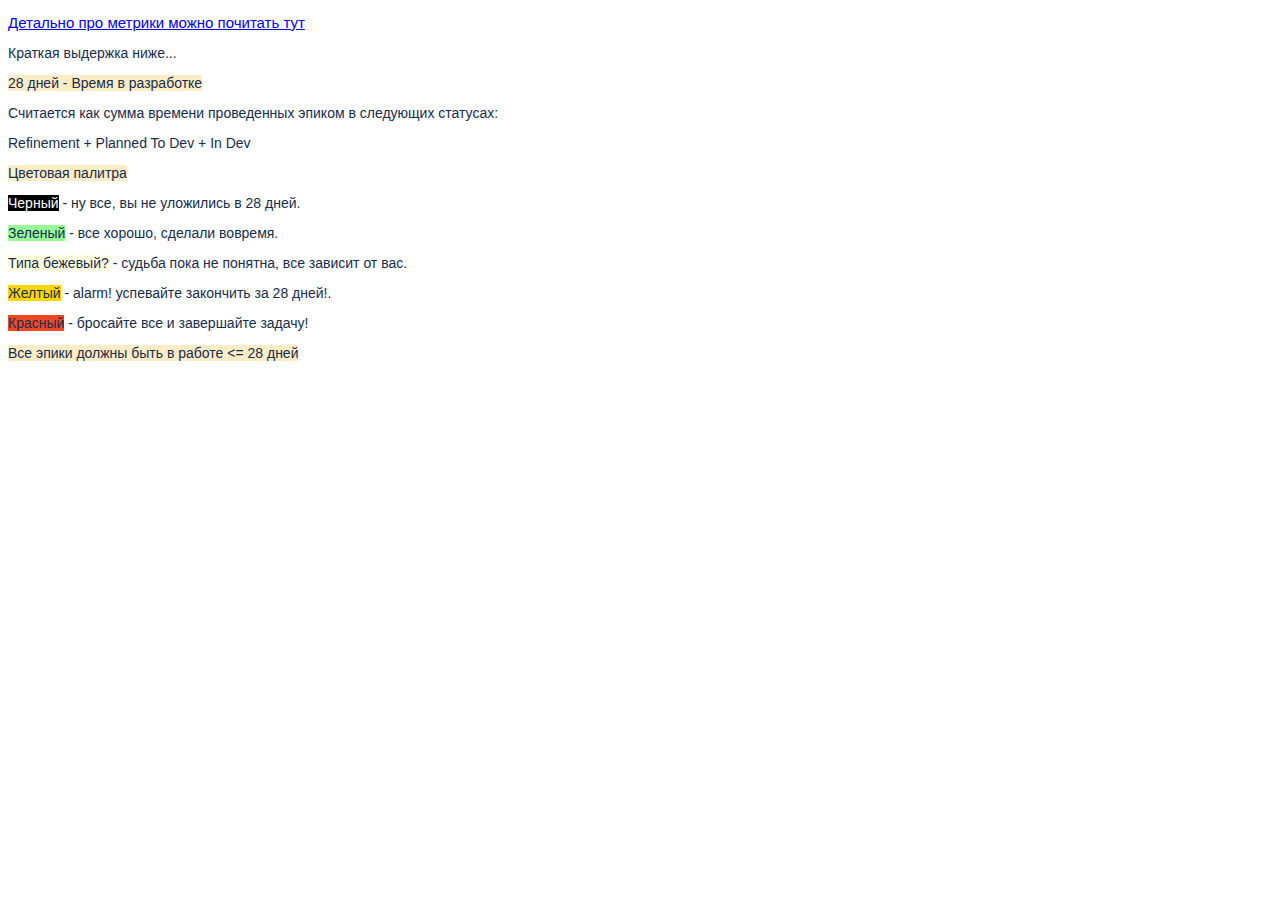
==== legend-siw.html @ b7aeca53 "added colors into legend file" ====
<!DOCTYPE html>
<html>
<head>
  <meta charset="utf-8">
  <title>Про метрики</title>
  <link rel="stylesheet" href="./assets/css/legend-styles.css">
</head>
<body>
  <p><span><a class="embedded-link" href="https://virgo.ftc.ru/pages/viewpage.action?pageId=1235288075" target="_blank">Детально про метрики можно почитать тут</a></span></p>
  <p><span>Краткая выдержка ниже...</span></p>
  <!--p><br/></p-->
  <p><span class="title-marker">28 дней - Время в разработке</span></p>
  <p>Считается как сумма времени проведенных эпиком в следующих статусах:</p>
  <p><span>Refinement</span><span> + </span><span>Planned To Dev</span><span> + </span><span>In Dev</span></p>
  <!--p><br/></p-->
  <p><span class="title-marker">Цветовая палитра</span></p>
  <p><span style="background-color: rgb(0,0,0); color: rgb(255,255,255);">Черный</span> - ну все, вы не уложились в 28 дней.</p>
  <p><span style="background-color: rgb(152,251,152)">Зеленый</span> - все хорошо, сделали вовремя.</p>
  <p><span style="background-color: rgb(255,255,224)">Типа бежевый?</span> - судьба пока не понятна, все зависит от вас.</p>
  <p><span style="background-color: rgb(255,215,0)">Желтый</span> - alarm! успевайте закончить за 28 дней!.</p>
  <p><span style="background-color: rgb(242,71,38);">Красный</span> - бросайте все и завершайте задачу!</p>
  <p><span class="title-marker">Все эпики должны быть в работе <= 28 дней</span></p>
  <!--p><br/></p-->
</body>
</html>
---- assets/css/legend-styles.css ----
body {
    color: #172b4d;
    font-size: 14px;
    font-family: -apple-system,BlinkMacSystemFont,Segoe UI,Roboto,Oxygen,Ubuntu,Fira Sans,Droid Sans,Helvetica Neue,sans-serif;
}
.title-marker {
    background-color: rgba(246,195,66,0.3);
}
.embedded-link {
    font-size: 15px;
}
.embedded-image {
    height: 250px;
}
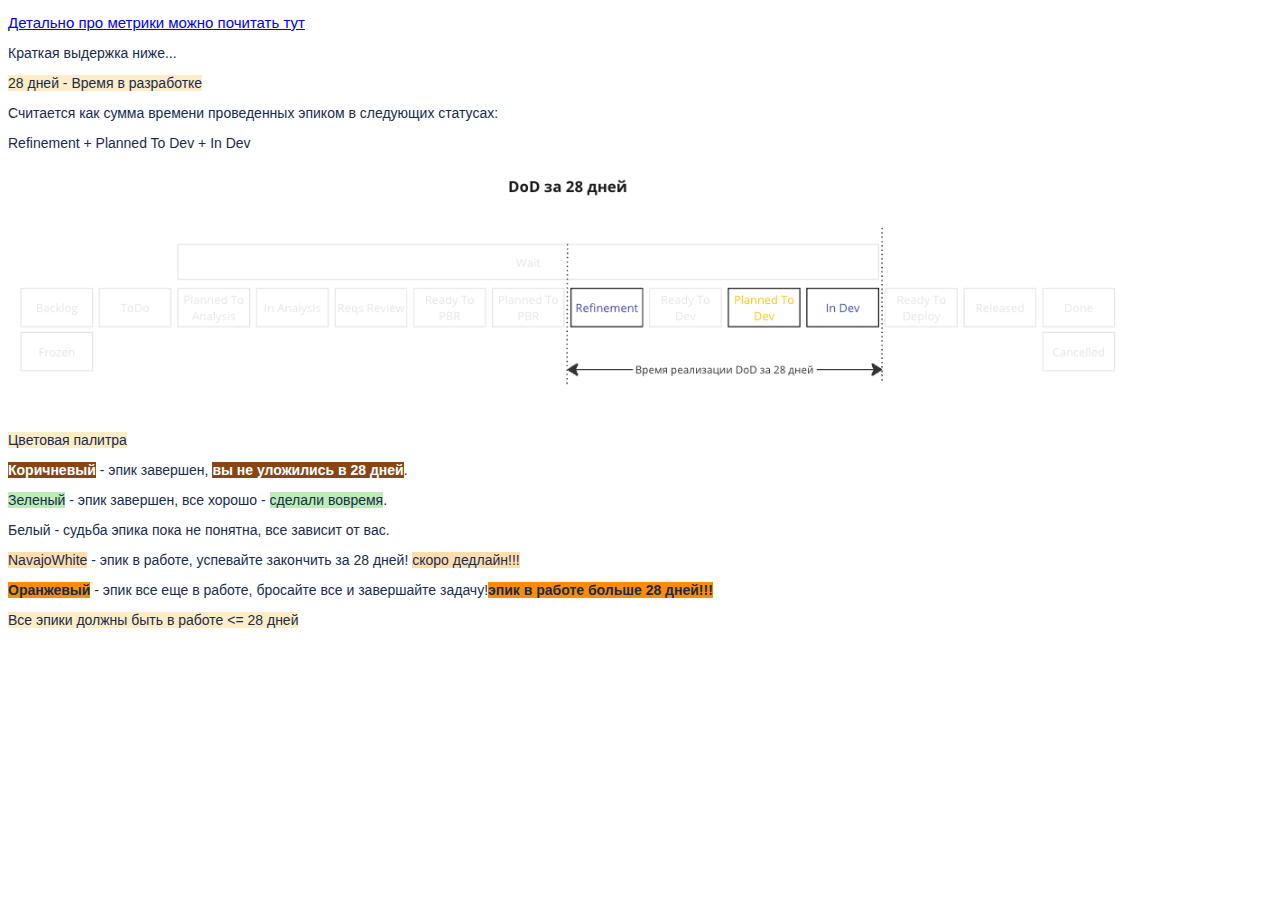
==== commit fbda3667: "optimized legend pages and colors" ====
--- a/legend-siw.html
+++ b/legend-siw.html
@@ -12,14 +12,14 @@
   <p><span class="title-marker">28 дней - Время в разработке</span></p>
   <p>Считается как сумма времени проведенных эпиком в следующих статусах:</p>
   <p><span>Refinement</span><span> + </span><span>Planned To Dev</span><span> + </span><span>In Dev</span></p>
+  <p><span><img class="embedded-image" src="./assets/img/dod28.png"/></span></p>
   <!--p><br/></p-->
   <p><span class="title-marker">Цветовая палитра</span></p>
-  <p><span style="background-color: rgb(0,0,0); color: rgb(255,255,255);">Черный</span> - ну все, вы не уложились в 28 дней.</p>
-  <p><span style="background-color: rgb(152,251,152)">Зеленый</span> - все хорошо, сделали вовремя.</p>
-  <p><span style="background-color: rgb(255,255,224)">Типа бежевый?</span> - судьба пока не понятна, все зависит от вас.</p>
-  <p><span style="background-color: rgb(255,215,0)">Желтый</span> - alarm! успевайте закончить за 28 дней!.</p>
-  <p><span style="background-color: rgb(242,71,38);">Красный</span> - бросайте все и завершайте задачу!</p>
+  <p><span style="background-color: #8B4513; color: #FFFFFF; font-weight: bold">Коричневый</span> - эпик завершен, <span style="background-color: #8B4513; color: #FFFFFF; font-weight: bold">вы не уложились в 28 дней</span>.</p>
+  <p><span style="background-color: #BDECB6">Зеленый</span> - эпик завершен, все хорошо - <span style="background-color: #BDECB6">сделали вовремя</span>.</p>
+  <p><span style="">Белый</span> - судьба эпика пока не понятна, все зависит от вас.</p>
+  <p><span style="background-color: #FFDEAD">NavajoWhite</span> - эпик в работе, успевайте закончить за 28 дней! <span style="background-color: #FFDEAD">скоро дедлайн!!!</span></p>
+  <p><span style="background-color: #FF8C00; font-weight: bold">Оранжевый</span> - эпик все еще в работе, бросайте все и завершайте задачу!<span style="background-color: #FF8C00; font-weight: bold">эпик в работе больше 28 дней!!!</span></p>
   <p><span class="title-marker">Все эпики должны быть в работе <= 28 дней</span></p>
-  <!--p><br/></p-->
 </body>
 </html>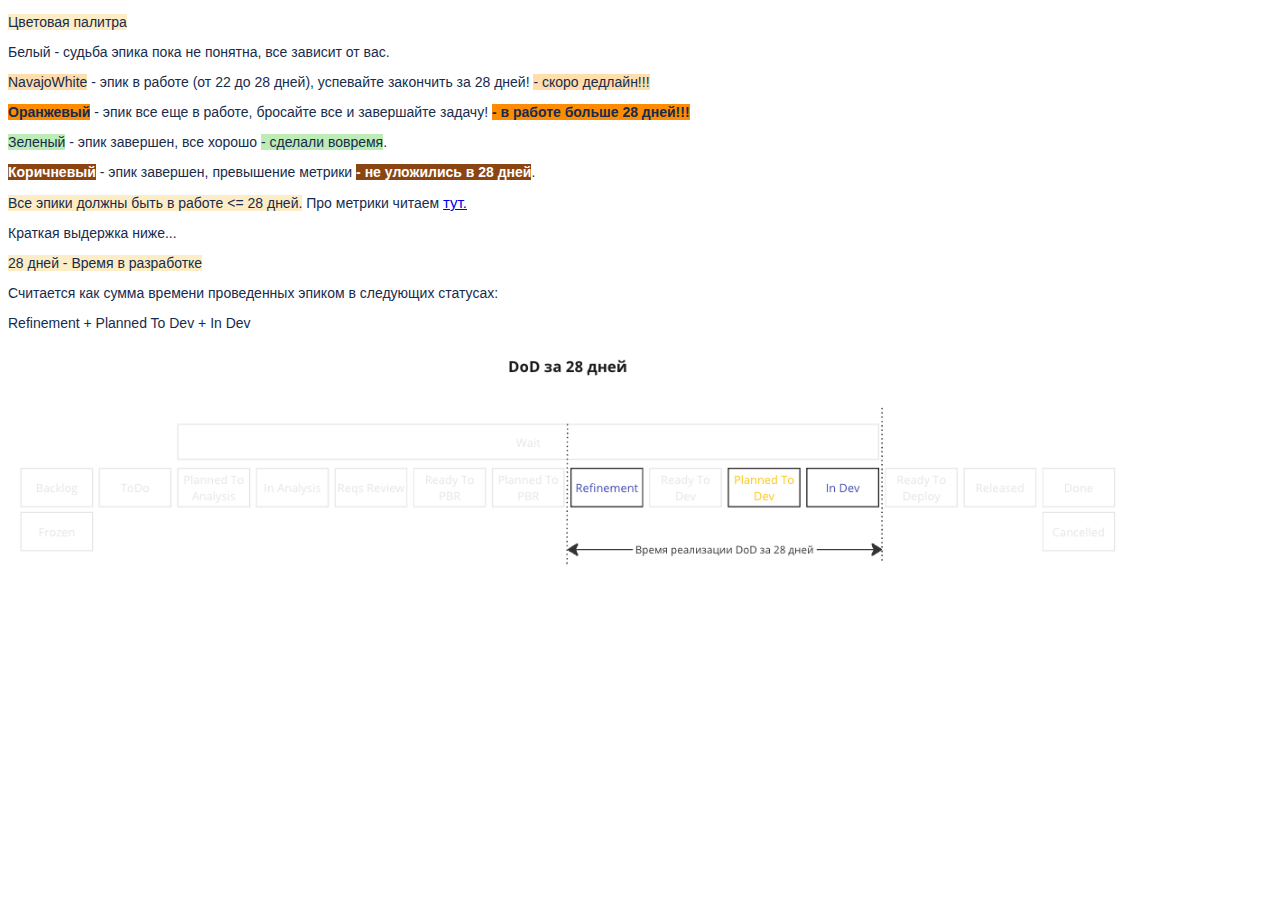
==== commit fe86a945: "optimized legend pages and colors" ====
--- a/legend-siw.html
+++ b/legend-siw.html
@@ -6,20 +6,21 @@
   <link rel="stylesheet" href="./assets/css/legend-styles.css">
 </head>
 <body>
-  <p><span><a class="embedded-link" href="https://virgo.ftc.ru/pages/viewpage.action?pageId=1235288075" target="_blank">Детально про метрики можно почитать тут</a></span></p>
+  <p><span class="title-marker">Цветовая палитра</span></p>
+  <p><span class="metricMinAndStatusUndone">Белый</span> - судьба эпика пока не понятна, все зависит от вас.</p>
+  <p><span class="metricGoodAndStatusUndone">NavajoWhite</span> - эпик в работе (от 22 до 28 дней), успевайте закончить за 28 дней! <span class="metricGoodAndStatusUndone">- скоро дедлайн!!!</span></p>
+  <p><span class="metricOverAndStatusUndone">Оранжевый</span> - эпик все еще в работе, бросайте все и завершайте задачу! <span class="metricOverAndStatusUndone">- в работе больше 28 дней!!!</span></p>
+  <p><span class="metricGoodAndStatusDone">Зеленый</span> - эпик завершен, все хорошо <span class="metricGoodAndStatusDone">- сделали вовремя</span>.</p>
+  <p><span class="metricOverAndStatusDone">Коричневый</span> - эпик завершен, превышение метрики <span class="metricOverAndStatusDone">- не уложились в 28 дней</span>.</p>
+  <p>
+    <span class="title-marker">Все эпики должны быть в работе <= 28 дней.</span>
+    <span>Про метрики читаем <a class="embedded-link" href="https://virgo.ftc.ru/pages/viewpage.action?pageId=1235288075" target="_blank">тут.</a></span>
+  </p>
   <p><span>Краткая выдержка ниже...</span></p>
   <!--p><br/></p-->
   <p><span class="title-marker">28 дней - Время в разработке</span></p>
   <p>Считается как сумма времени проведенных эпиком в следующих статусах:</p>
   <p><span>Refinement</span><span> + </span><span>Planned To Dev</span><span> + </span><span>In Dev</span></p>
   <p><span><img class="embedded-image" src="./assets/img/dod28.png"/></span></p>
-  <!--p><br/></p-->
-  <p><span class="title-marker">Цветовая палитра</span></p>
-  <p><span style="background-color: #8B4513; color: #FFFFFF; font-weight: bold">Коричневый</span> - эпик завершен, <span style="background-color: #8B4513; color: #FFFFFF; font-weight: bold">вы не уложились в 28 дней</span>.</p>
-  <p><span style="background-color: #BDECB6">Зеленый</span> - эпик завершен, все хорошо - <span style="background-color: #BDECB6">сделали вовремя</span>.</p>
-  <p><span style="">Белый</span> - судьба эпика пока не понятна, все зависит от вас.</p>
-  <p><span style="background-color: #FFDEAD">NavajoWhite</span> - эпик в работе, успевайте закончить за 28 дней! <span style="background-color: #FFDEAD">скоро дедлайн!!!</span></p>
-  <p><span style="background-color: #FF8C00; font-weight: bold">Оранжевый</span> - эпик все еще в работе, бросайте все и завершайте задачу!<span style="background-color: #FF8C00; font-weight: bold">эпик в работе больше 28 дней!!!</span></p>
-  <p><span class="title-marker">Все эпики должны быть в работе <= 28 дней</span></p>
 </body>
 </html>--- a/assets/css/legend-styles.css
+++ b/assets/css/legend-styles.css
@@ -11,4 +11,21 @@
 }
 .embedded-image {
     height: 250px;
+}
+.metricGoodAndStatusDone {
+    background-color: #BDECB6;
+}
+.metricGoodAndStatusUndone {
+    background-color: #FFDEAD;
+}
+.metricMinAndStatusUndone {
+}
+.metricOverAndStatusUndone {
+    background-color: #FF8C00;
+    font-weight: bold;
+}
+.metricOverAndStatusDone {
+    background-color: #8B4513;
+    color: #FFFFFF;
+    font-weight: bold;
 }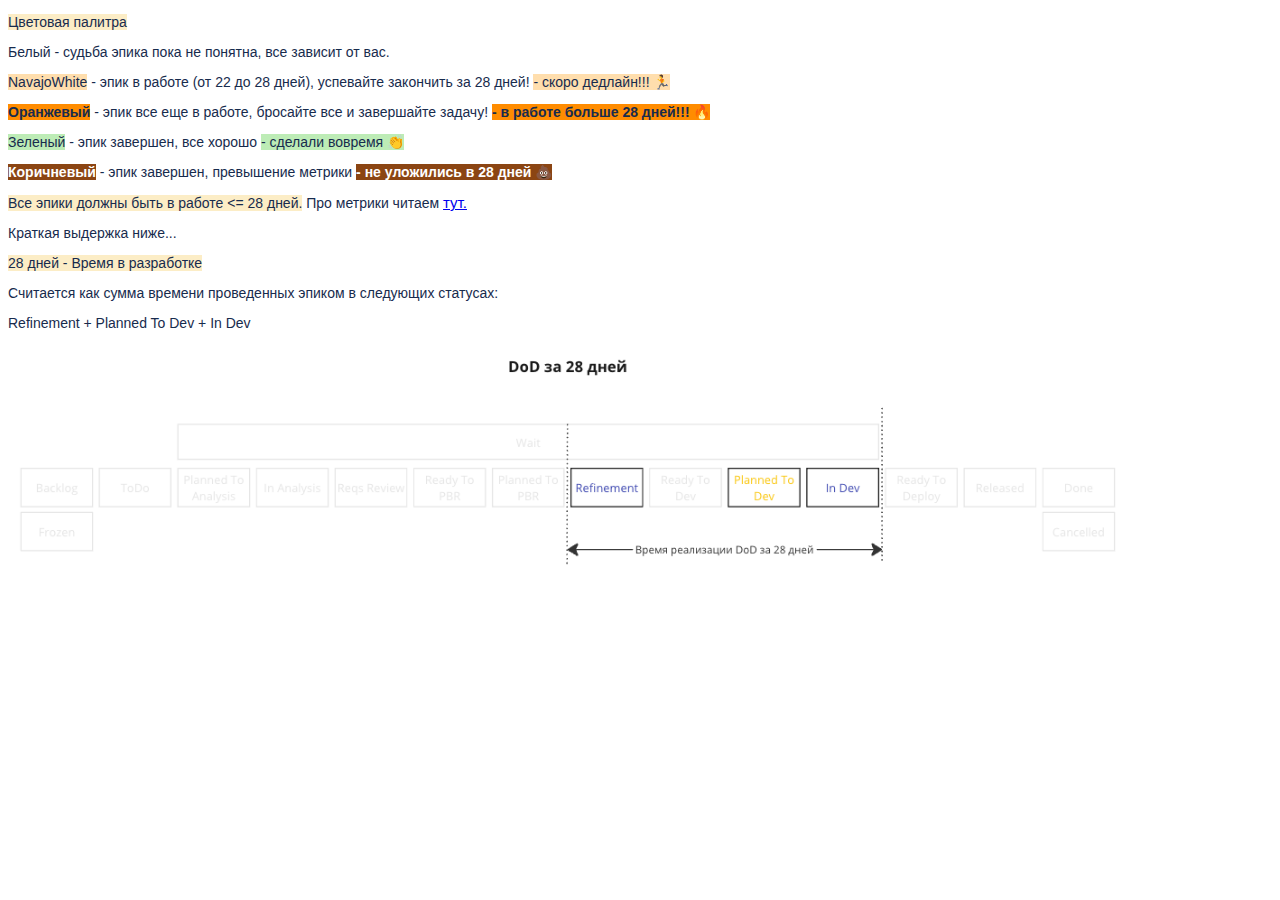
==== commit 6e3a42de: "added smiles to legend-siw page" ====
--- a/legend-siw.html
+++ b/legend-siw.html
@@ -8,10 +8,10 @@
 <body>
   <p><span class="title-marker">Цветовая палитра</span></p>
   <p><span class="metricMinAndStatusUndone">Белый</span> - судьба эпика пока не понятна, все зависит от вас.</p>
-  <p><span class="metricGoodAndStatusUndone">NavajoWhite</span> - эпик в работе (от 22 до 28 дней), успевайте закончить за 28 дней! <span class="metricGoodAndStatusUndone">- скоро дедлайн!!!</span></p>
-  <p><span class="metricOverAndStatusUndone">Оранжевый</span> - эпик все еще в работе, бросайте все и завершайте задачу! <span class="metricOverAndStatusUndone">- в работе больше 28 дней!!!</span></p>
-  <p><span class="metricGoodAndStatusDone">Зеленый</span> - эпик завершен, все хорошо <span class="metricGoodAndStatusDone">- сделали вовремя</span>.</p>
-  <p><span class="metricOverAndStatusDone">Коричневый</span> - эпик завершен, превышение метрики <span class="metricOverAndStatusDone">- не уложились в 28 дней</span>.</p>
+  <p><span class="metricGoodAndStatusUndone">NavajoWhite</span> - эпик в работе (от 22 до 28 дней), успевайте закончить за 28 дней! <span class="metricGoodAndStatusUndone">- скоро дедлайн!!! &#127939;</span></p>
+  <p><span class="metricOverAndStatusUndone">Оранжевый</span> - эпик все еще в работе, бросайте все и завершайте задачу! <span class="metricOverAndStatusUndone">- в работе больше 28 дней!!! &#128293;</span></p>
+  <p><span class="metricGoodAndStatusDone">Зеленый</span> - эпик завершен, все хорошо <span class="metricGoodAndStatusDone">- сделали вовремя &#128079;</span></p>
+  <p><span class="metricOverAndStatusDone">Коричневый</span> - эпик завершен, превышение метрики <span class="metricOverAndStatusDone">- не уложились в 28 дней &#128169;</span></p>
   <p>
     <span class="title-marker">Все эпики должны быть в работе <= 28 дней.</span>
     <span>Про метрики читаем <a class="embedded-link" href="https://virgo.ftc.ru/pages/viewpage.action?pageId=1235288075" target="_blank">тут.</a></span>
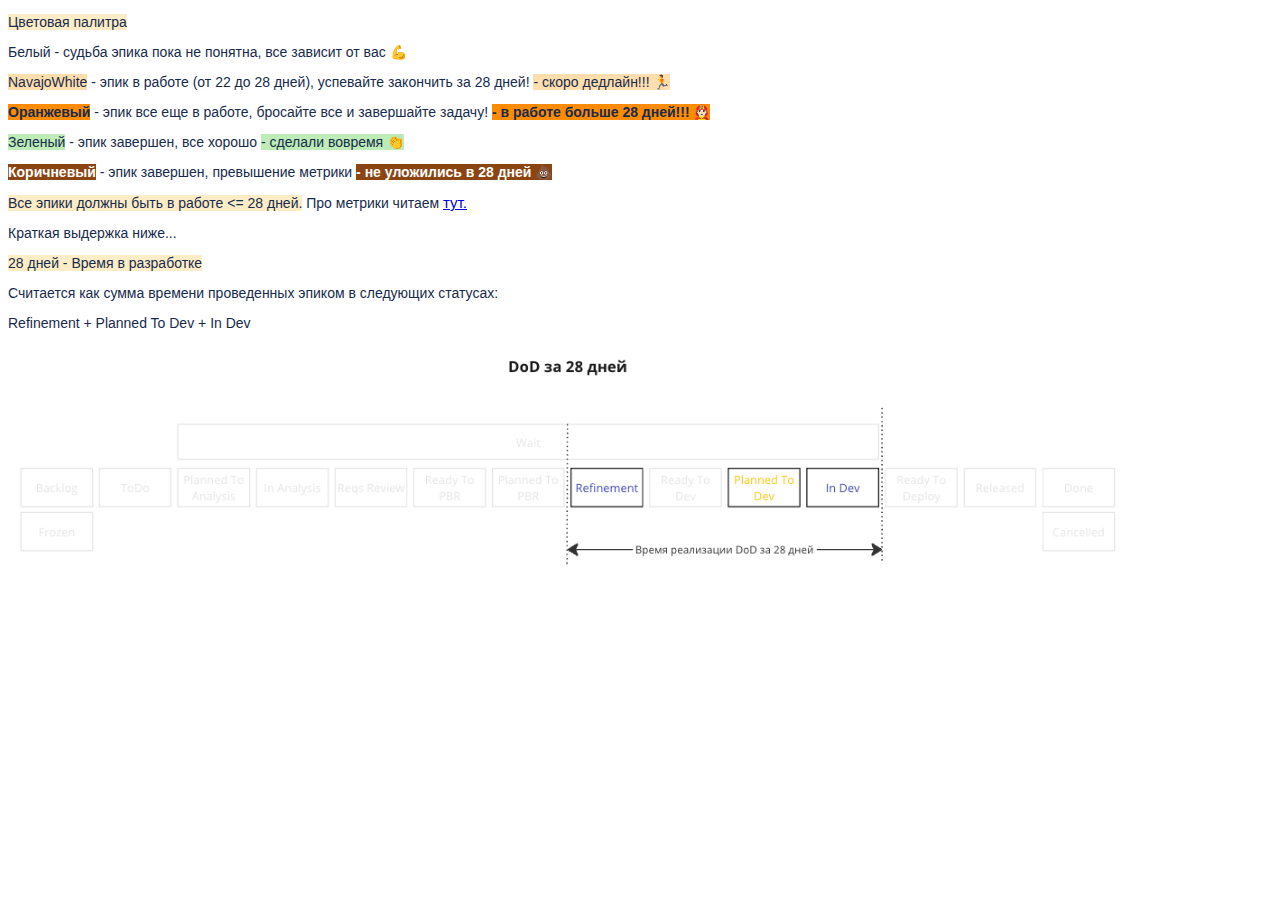
==== commit b3f327ba: "changed some smiles" ====
--- a/legend-siw.html
+++ b/legend-siw.html
@@ -7,9 +7,9 @@
 </head>
 <body>
   <p><span class="title-marker">Цветовая палитра</span></p>
-  <p><span class="metricMinAndStatusUndone">Белый</span> - судьба эпика пока не понятна, все зависит от вас.</p>
+  <p><span class="metricMinAndStatusUndone">Белый</span> - судьба эпика пока не понятна, все зависит от вас &#128170;</p>
   <p><span class="metricGoodAndStatusUndone">NavajoWhite</span> - эпик в работе (от 22 до 28 дней), успевайте закончить за 28 дней! <span class="metricGoodAndStatusUndone">- скоро дедлайн!!! &#127939;</span></p>
-  <p><span class="metricOverAndStatusUndone">Оранжевый</span> - эпик все еще в работе, бросайте все и завершайте задачу! <span class="metricOverAndStatusUndone">- в работе больше 28 дней!!! &#128293;</span></p>
+  <p><span class="metricOverAndStatusUndone">Оранжевый</span> - эпик все еще в работе, бросайте все и завершайте задачу! <span class="metricOverAndStatusUndone">- в работе больше 28 дней!!! &#x1f468;&#x1f3fb;&#x200d;&#x1f692;</span></p>
   <p><span class="metricGoodAndStatusDone">Зеленый</span> - эпик завершен, все хорошо <span class="metricGoodAndStatusDone">- сделали вовремя &#128079;</span></p>
   <p><span class="metricOverAndStatusDone">Коричневый</span> - эпик завершен, превышение метрики <span class="metricOverAndStatusDone">- не уложились в 28 дней &#128169;</span></p>
   <p>
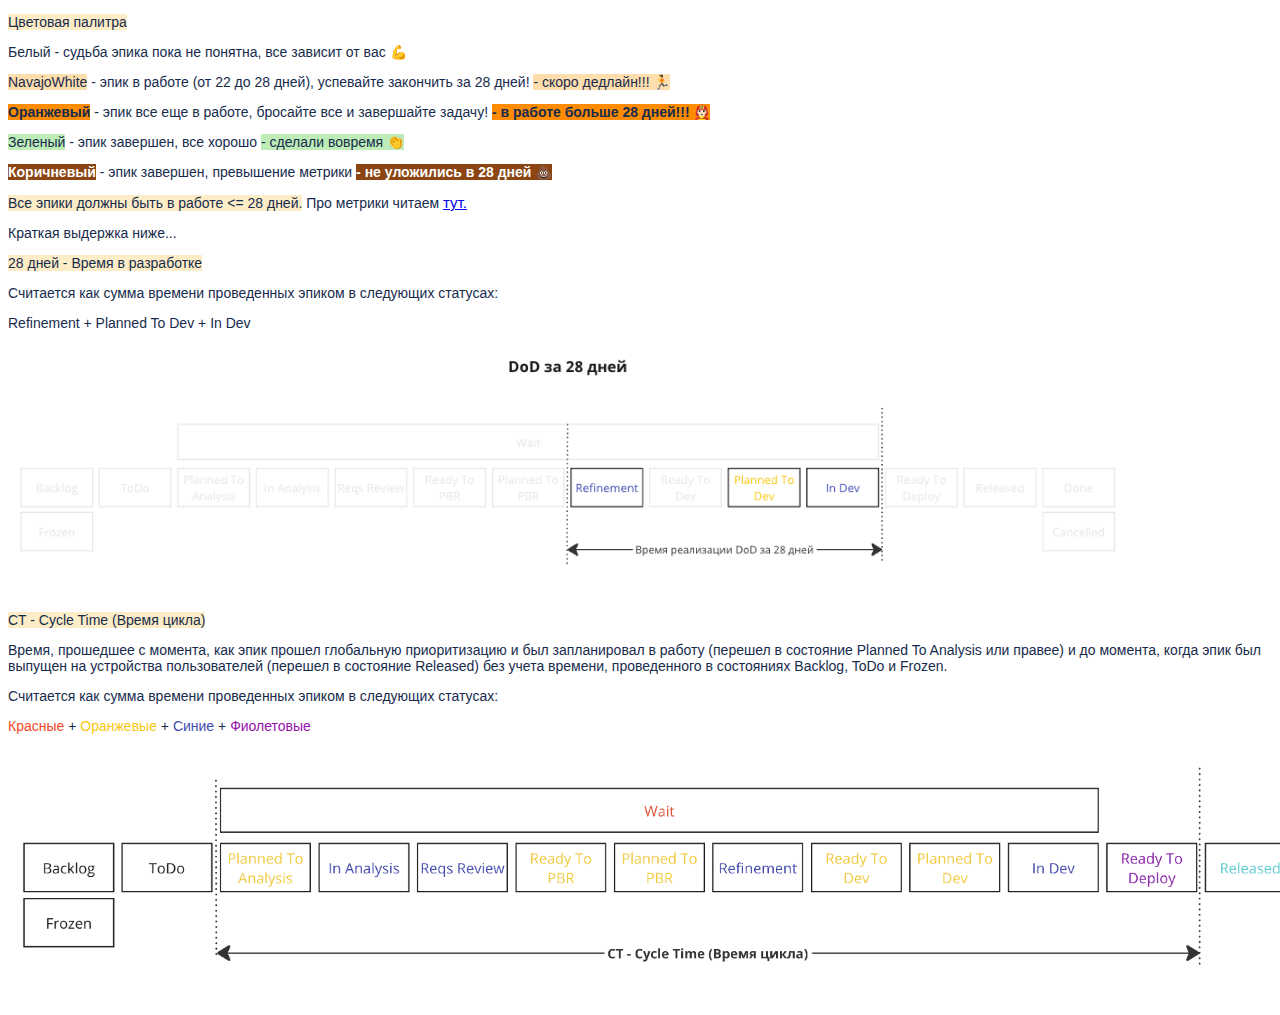
==== commit 95b31b18: "added a CT metric column to the SIW report" ====
--- a/legend-siw.html
+++ b/legend-siw.html
@@ -22,5 +22,11 @@
   <p>Считается как сумма времени проведенных эпиком в следующих статусах:</p>
   <p><span>Refinement</span><span> + </span><span>Planned To Dev</span><span> + </span><span>In Dev</span></p>
   <p><span><img class="embedded-image" src="./assets/img/dod28.png"/></span></p>
+  <!--p><br/></p-->
+  <p><span class="title-marker">CT - Cycle Time (Время цикла)</span></p>
+  <p>Время, прошедшее с момента, как эпик прошел глобальную приоритизацию и был запланировал в работу (перешел в состояние Planned To Analysis или правее) и до момента, когда эпик был выпущен на устройства пользователей (перешел в состояние Released) без учета времени, проведенного в состояниях Backlog, ToDo и Frozen.</p>
+  <p>Считается как сумма времени проведенных эпиком в следующих статусах:</p>
+  <p><span style="color: rgb(242,71,38);"><span>Красные</span></span><span> + </span><span style="color: rgb(250,199,16);"><span>Оранжевые</span></span><span> + </span><span style="color: rgb(65,75,178);"><span>Синие</span></span><span> + </span><span style="color: rgb(149,16,172);"><span>Фиолетовые</span></span></p>
+  <p><span><img class="embedded-image" src="./assets/img/ct.png"/></span></p>
 </body>
 </html>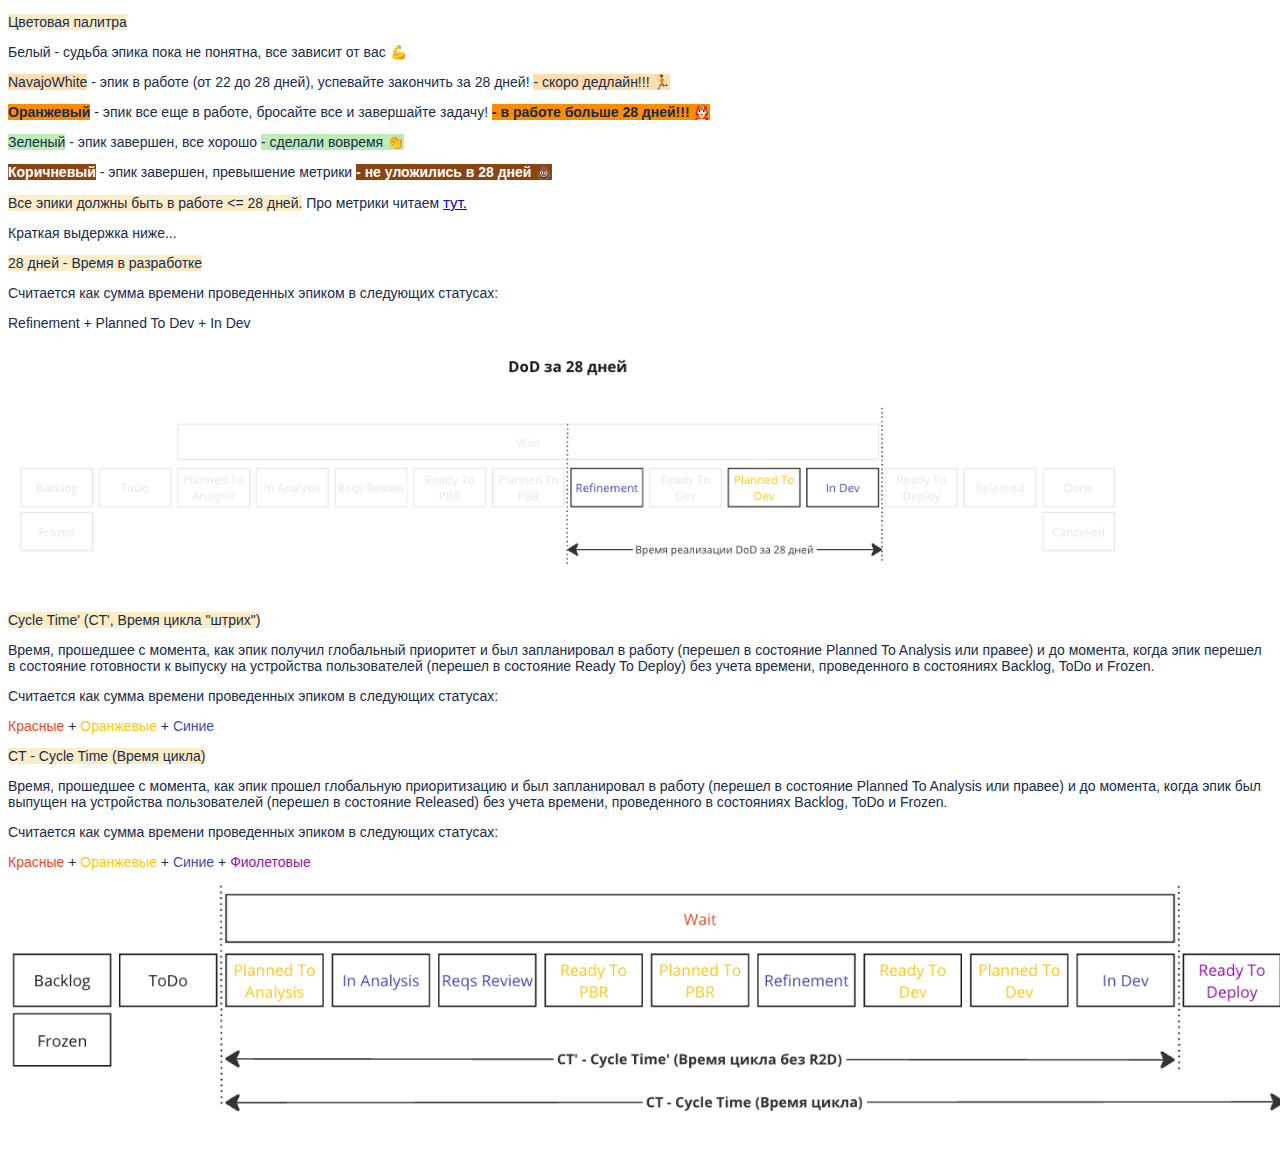
==== commit a6f08c9f: "added a CT' metric column to the Status and SIW reports" ====
--- a/legend-siw.html
+++ b/legend-siw.html
@@ -23,10 +23,15 @@
   <p><span>Refinement</span><span> + </span><span>Planned To Dev</span><span> + </span><span>In Dev</span></p>
   <p><span><img class="embedded-image" src="./assets/img/dod28.png"/></span></p>
   <!--p><br/></p-->
+  <p><span class="title-marker">Cycle Time' (CT', Время цикла "штрих")</span></p>
+  <p>Время, прошедшее с момента, как эпик получил глобальный приоритет и был запланировал в работу (перешел в состояние Planned To Analysis или правее) и до момента, когда эпик перешел в состояние готовности к выпуску на устройства пользователей (перешел в состояние Ready To Deploy) без учета времени, проведенного в состояниях Backlog, ToDo и Frozen.</p>
+  <p>Считается как сумма времени проведенных эпиком в следующих статусах:</p>
+  <p><span style="color: rgb(242,71,38);"><span>Красные</span></span><span> + </span><span style="color: rgb(250,199,16);"><span>Оранжевые</span></span><span> + </span><span style="color: rgb(65,75,178);"><span>Синие</span></span></p>
+  <!--p><br/></p-->
   <p><span class="title-marker">CT - Cycle Time (Время цикла)</span></p>
   <p>Время, прошедшее с момента, как эпик прошел глобальную приоритизацию и был запланировал в работу (перешел в состояние Planned To Analysis или правее) и до момента, когда эпик был выпущен на устройства пользователей (перешел в состояние Released) без учета времени, проведенного в состояниях Backlog, ToDo и Frozen.</p>
   <p>Считается как сумма времени проведенных эпиком в следующих статусах:</p>
   <p><span style="color: rgb(242,71,38);"><span>Красные</span></span><span> + </span><span style="color: rgb(250,199,16);"><span>Оранжевые</span></span><span> + </span><span style="color: rgb(65,75,178);"><span>Синие</span></span><span> + </span><span style="color: rgb(149,16,172);"><span>Фиолетовые</span></span></p>
-  <p><span><img class="embedded-image" src="./assets/img/ct.png"/></span></p>
+  <p><span><img class="embedded-image" src="./assets/img/ct'-ct.png"/></span></p>
 </body>
 </html>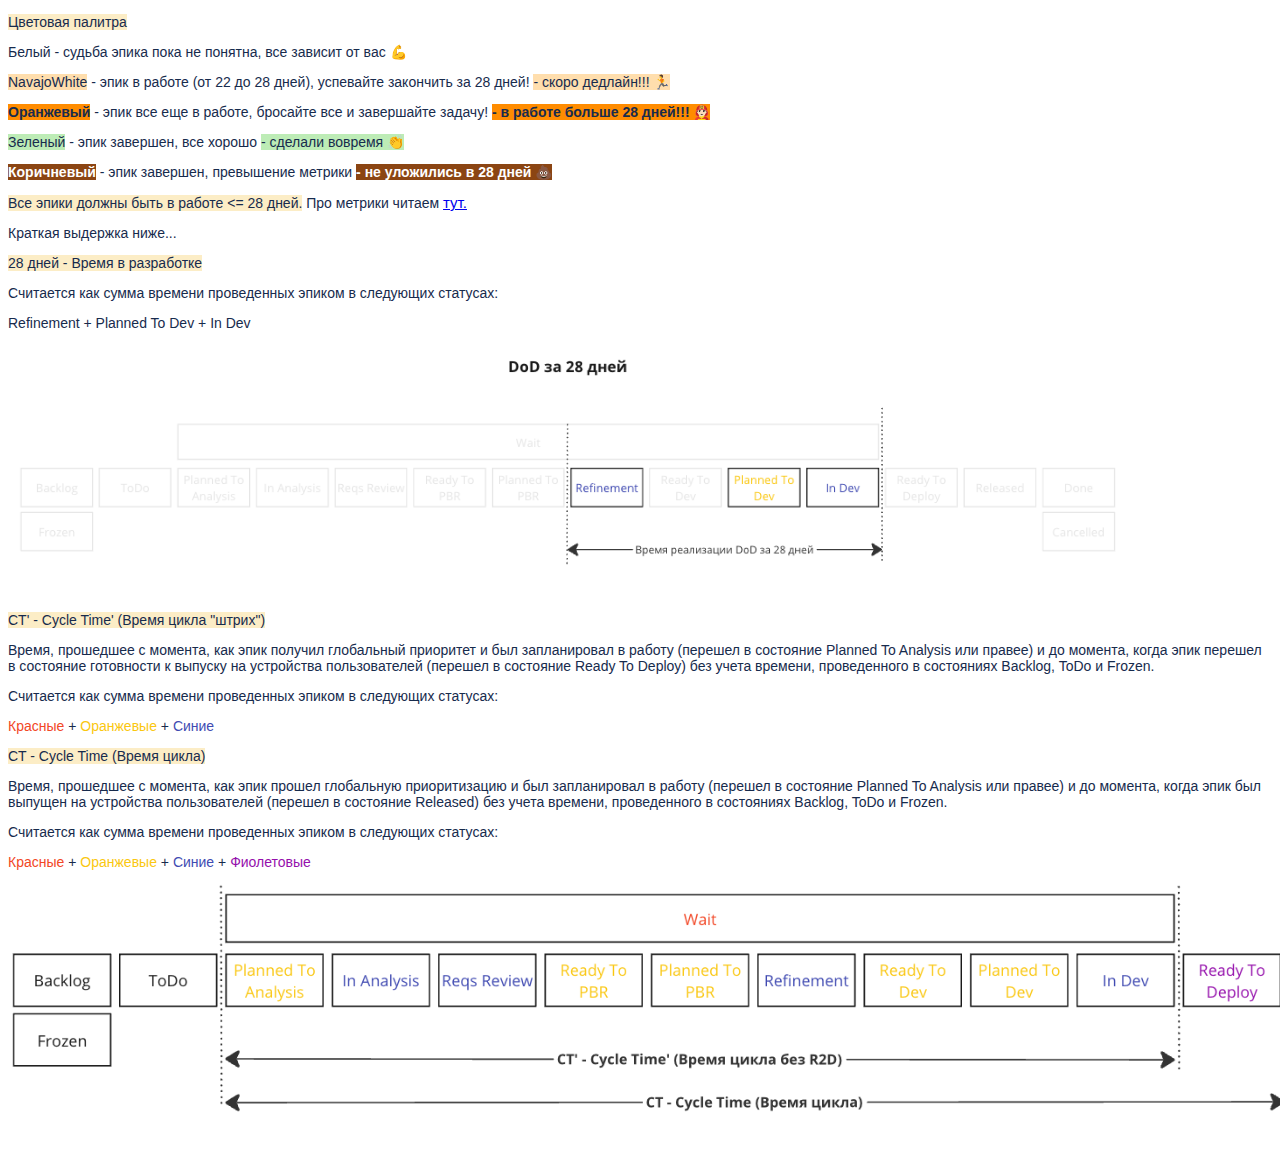
==== commit 67101b40: "some text updates" ====
--- a/legend-siw.html
+++ b/legend-siw.html
@@ -23,7 +23,7 @@
   <p><span>Refinement</span><span> + </span><span>Planned To Dev</span><span> + </span><span>In Dev</span></p>
   <p><span><img class="embedded-image" src="./assets/img/dod28.png"/></span></p>
   <!--p><br/></p-->
-  <p><span class="title-marker">Cycle Time' (CT', Время цикла "штрих")</span></p>
+  <p><span class="title-marker">CT' - Cycle Time' (Время цикла "штрих")</span></p>
   <p>Время, прошедшее с момента, как эпик получил глобальный приоритет и был запланировал в работу (перешел в состояние Planned To Analysis или правее) и до момента, когда эпик перешел в состояние готовности к выпуску на устройства пользователей (перешел в состояние Ready To Deploy) без учета времени, проведенного в состояниях Backlog, ToDo и Frozen.</p>
   <p>Считается как сумма времени проведенных эпиком в следующих статусах:</p>
   <p><span style="color: rgb(242,71,38);"><span>Красные</span></span><span> + </span><span style="color: rgb(250,199,16);"><span>Оранжевые</span></span><span> + </span><span style="color: rgb(65,75,178);"><span>Синие</span></span></p>
